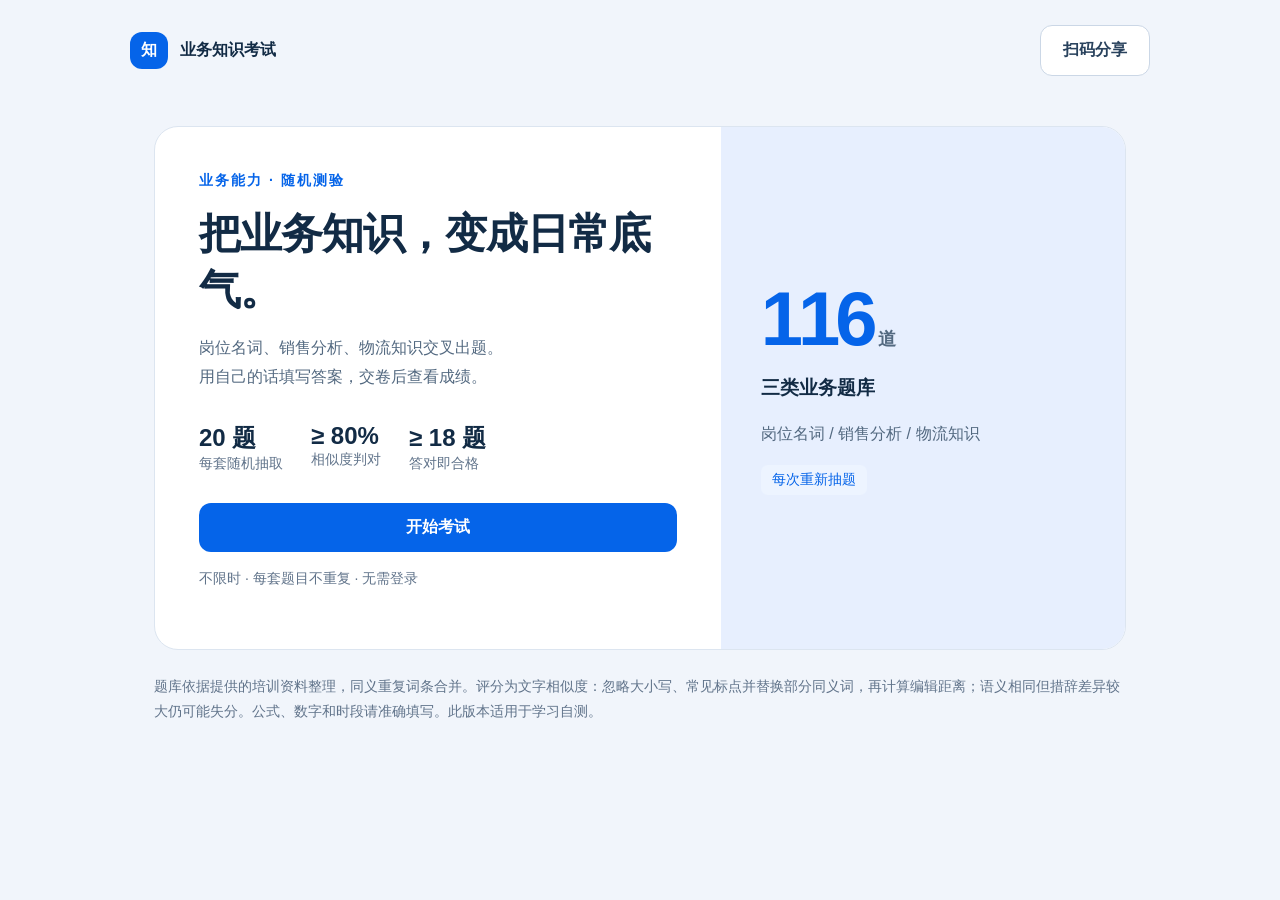
==== index.html @ 5706e079 "Add files via upload" ====
<!doctype html><html lang="zh-CN"><head><meta charset="utf-8"><meta name="viewport" content="width=device-width,initial-scale=1"><meta name="theme-color" content="#0564e9"><title>业务知识 · 随机考试</title><link rel="stylesheet" href="style.css"></head><body><header><a class="brand" href="./"><span class="logo">知</span>业务知识考试</a><button class="outline" id="share">扫码分享</button></header><main id="app"></main><dialog id="sharing"><button class="close" aria-label="关闭">×</button><h2>一起检验业务知识</h2><p>手机扫码，开始一套新试卷</p><img src="qr.png" alt="考试入口二维码" width="240" height="240"><p id="shareStatus"></p><button id="copy">复制考试链接</button></dialog><dialog id="confirm"><h2>确认交卷？</h2><p id="confirmText"></p><div class="actions"><button class="outline" id="cancelSubmit">继续答题</button><button id="confirmSubmit">确认交卷</button></div></dialog><script src="bank.js"></script><script src="engine.js"></script><script src="app.js"></script></body></html>
---- style.css ----
:root{font-family:-apple-system,BlinkMacSystemFont,"PingFang SC","Microsoft Yahei",sans-serif;color:#122b45;background:#f1f5fb;font-size:16px}*{box-sizing:border-box}body{margin:0}button,a,textarea{-webkit-tap-highlight-color:transparent}button{font:inherit;cursor:pointer;border:0;border-radius:12px;background:#0564e9;color:#fff;padding:14px 22px;font-weight:600;min-height:48px}button:hover{filter:brightness(.96)}button:disabled{opacity:.4;cursor:default}.outline{background:white;border:1px solid #cbd7e6;color:#29425d}.brand{text-decoration:none;color:#122b45;display:flex;gap:12px;align-items:center;font-weight:750}.logo{background:#0564e9;color:white;border-radius:12px;padding:8px 11px}header{max-width:1080px;margin:auto;padding:25px 30px;display:flex;justify-content:space-between;align-items:center;gap:10px}main{max-width:1020px;margin:25px auto 70px;padding:0 24px}h1{font-size:clamp(28px,5vw,42px);letter-spacing:-1px;margin:16px 0}h2{font-size:25px}p{line-height:1.8;color:#536980}.eyebrow{color:#0564e9;font-size:14px;font-weight:700;letter-spacing:2px}.intro{background:#fff;border:1px solid #dce5f0;border-radius:24px;overflow:hidden;display:grid;grid-template-columns:1.4fr 1fr}.intro-main{padding:44px}.intro-side{background:#e7effe;padding:40px;display:flex;flex-direction:column;justify-content:center}.big{font-size:76px;font-weight:800;letter-spacing:-5px;color:#0564e9;line-height:1}.big small{font-size:18px;letter-spacing:0;color:#536980}.stats{display:flex;gap:28px;margin:30px 0}.stats b{font-size:24px;display:block}.stats span{font-size:14px;color:#60738a}.note{font-size:14px;color:#60738a;line-height:1.8}.pill{display:inline-block;padding:6px 11px;background:#edf4ff;color:#0564e9;border-radius:7px;font-size:14px}.exam{display:grid;grid-template-columns:1fr 230px;gap:24px}.card{background:white;border:1px solid #dce5f0;border-radius:20px;padding:30px}.topline{display:flex;justify-content:space-between;align-items:center;color:#60738a;font-size:14px}.progress{height:5px;background:#dfe8f5;border-radius:6px;margin:20px 0 32px;overflow:hidden}.progress span{display:block;height:100%;background:#0564e9}.question{min-height:92px}textarea{width:100%;min-height:210px;resize:vertical;border:1px solid #c2cede;border-radius:12px;padding:18px;font:inherit;line-height:1.8;margin:14px 0;background:#fcfdff;color:#122b45}textarea:focus{outline:3px solid #cde1ff;border-color:#0564e9}.actions{display:flex;gap:12px;justify-content:space-between;margin-top:22px}.numbers{display:grid;grid-template-columns:repeat(4,1fr);gap:8px;margin:22px 0}.numbers button{padding:0;min-height:40px;border-radius:8px;background:#f0f4f9;color:#536980;font-size:14px}.numbers button.filled{background:#dceaff;color:#0455c9}.numbers button.active{background:#0564e9;color:white}.wide{width:100%}.result{text-align:center;padding:34px}.result strong{font-size:64px;color:#0564e9}.pass{color:#08724e}.fail{color:#b84b29}.review{margin-top:15px}.review h3{margin-top:0;font-size:18px}.review p{white-space:pre-wrap;overflow-wrap:anywhere;margin:8px 0}.review label{font-size:14px;color:#60738a}.review .topline{gap:14px;align-items:start}.score{white-space:nowrap}.below{margin-top:24px}dialog{max-width:420px;width:calc(100% - 32px);border:none;border-radius:22px;padding:32px;text-align:center;color:#122b45}dialog::backdrop{background:#102a4866}dialog img{display:block;margin:auto;max-width:100%;height:auto}.close{position:absolute;top:6px;right:6px;background:none;color:#52677f;font-size:26px;padding:5px 15px}label{display:block}button:focus-visible,a:focus-visible{outline:3px solid #73acff;outline-offset:3px}@media(max-width:700px){header{padding:18px 18px}.brand{font-size:16px;gap:8px}header button{padding:10px 13px;font-size:14px}main{margin:12px auto 32px;padding:0 16px}.intro{grid-template-columns:1fr}.intro-main{padding:28px 24px}.intro-side{padding:26px 24px;flex-direction:row;align-items:center;gap:24px}.big{font-size:60px}.stats{gap:22px;margin:24px 0}.exam{grid-template-columns:1fr}.card{padding:23px}.question{min-height:70px}.numbers{grid-template-columns:repeat(10,1fr);gap:5px}.numbers button{min-height:32px}.exam aside{order:2}.progress{margin:16px 0 24px}textarea{min-height:190px}.actions button{padding:13px 17px}h1{letter-spacing:0}}
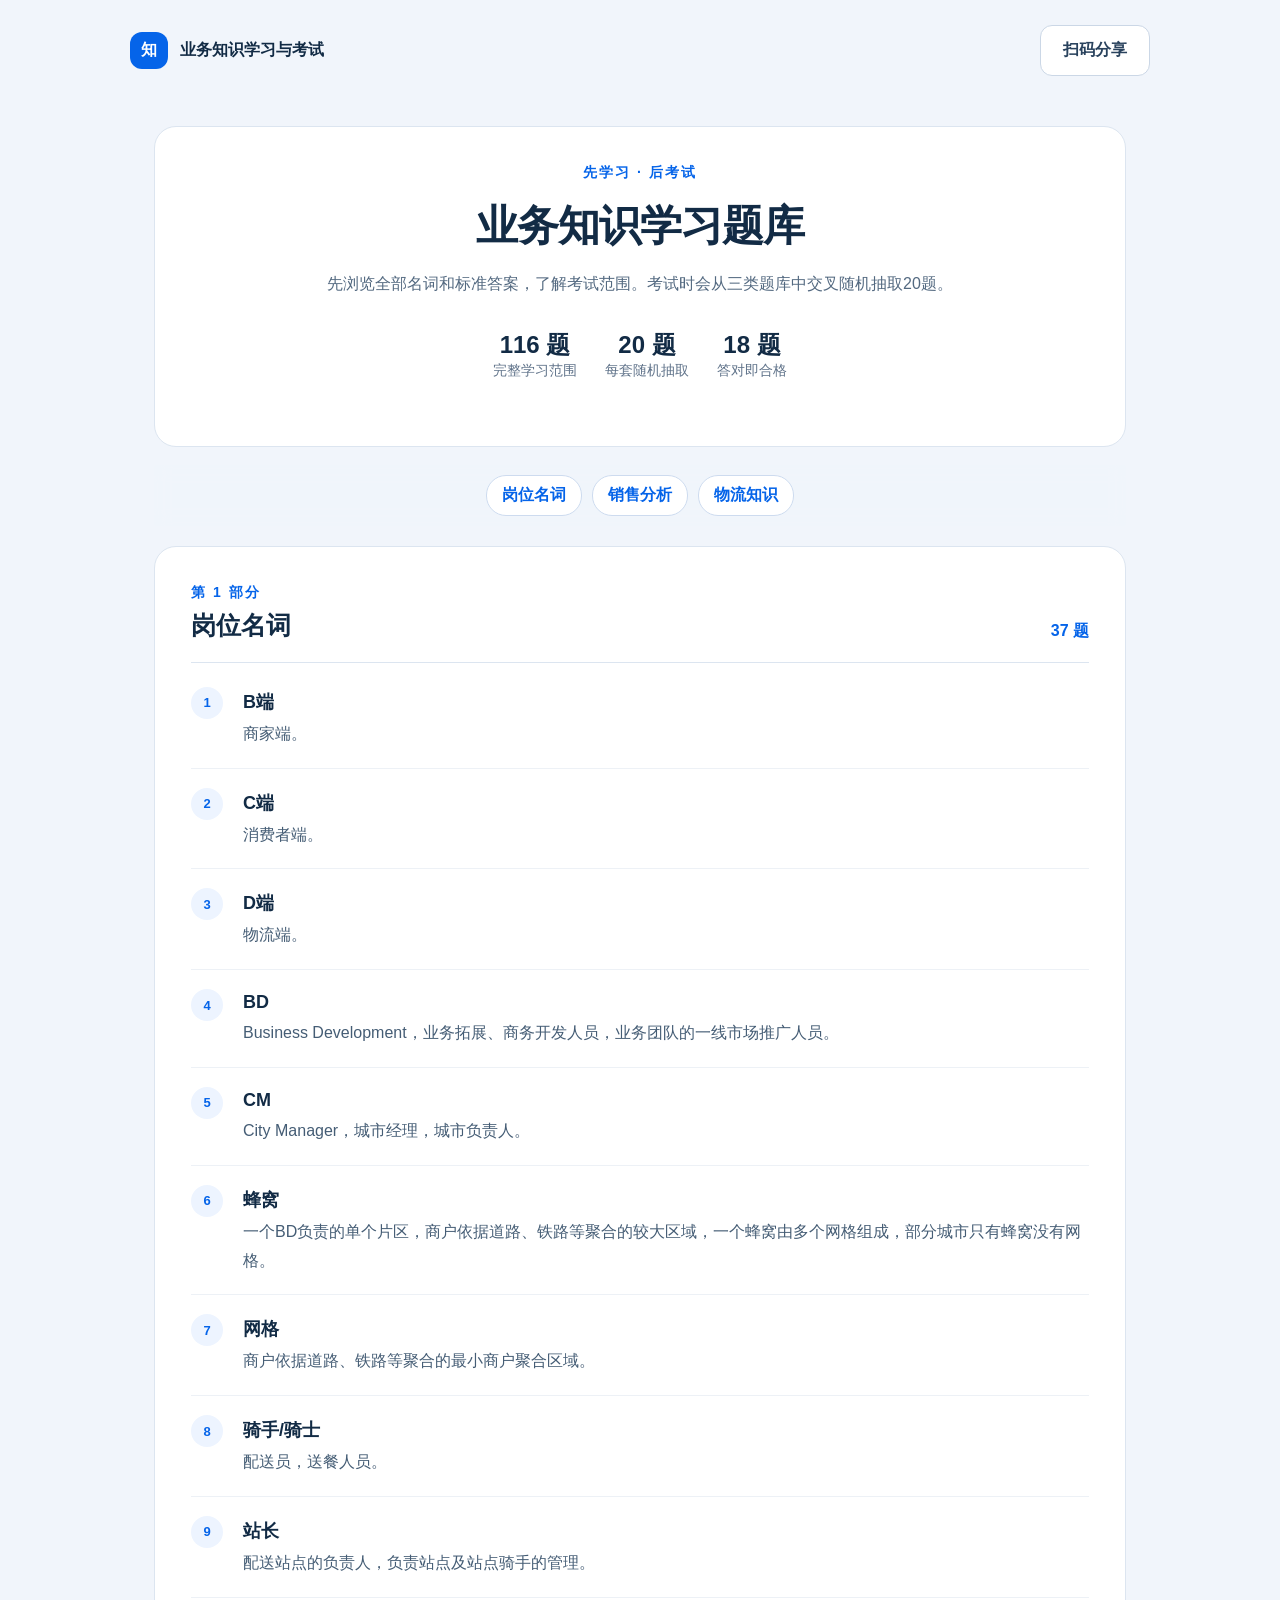
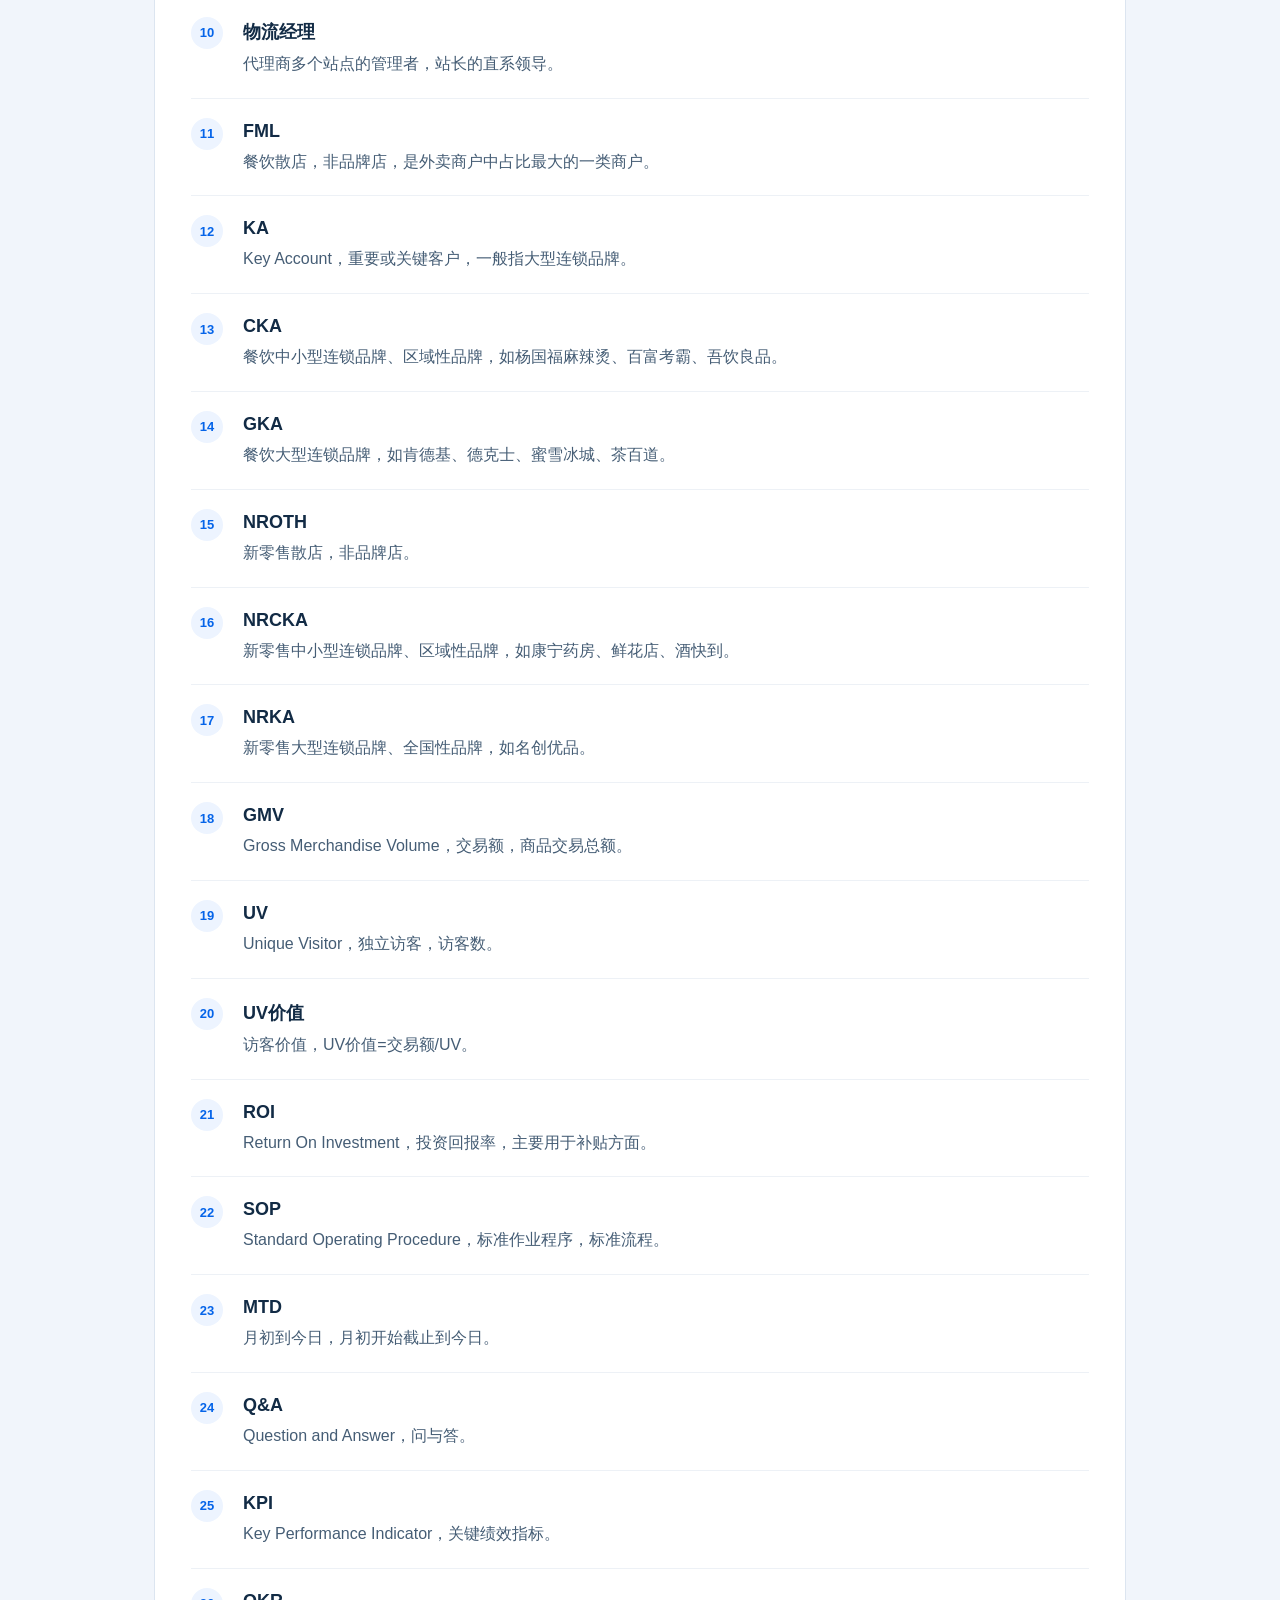
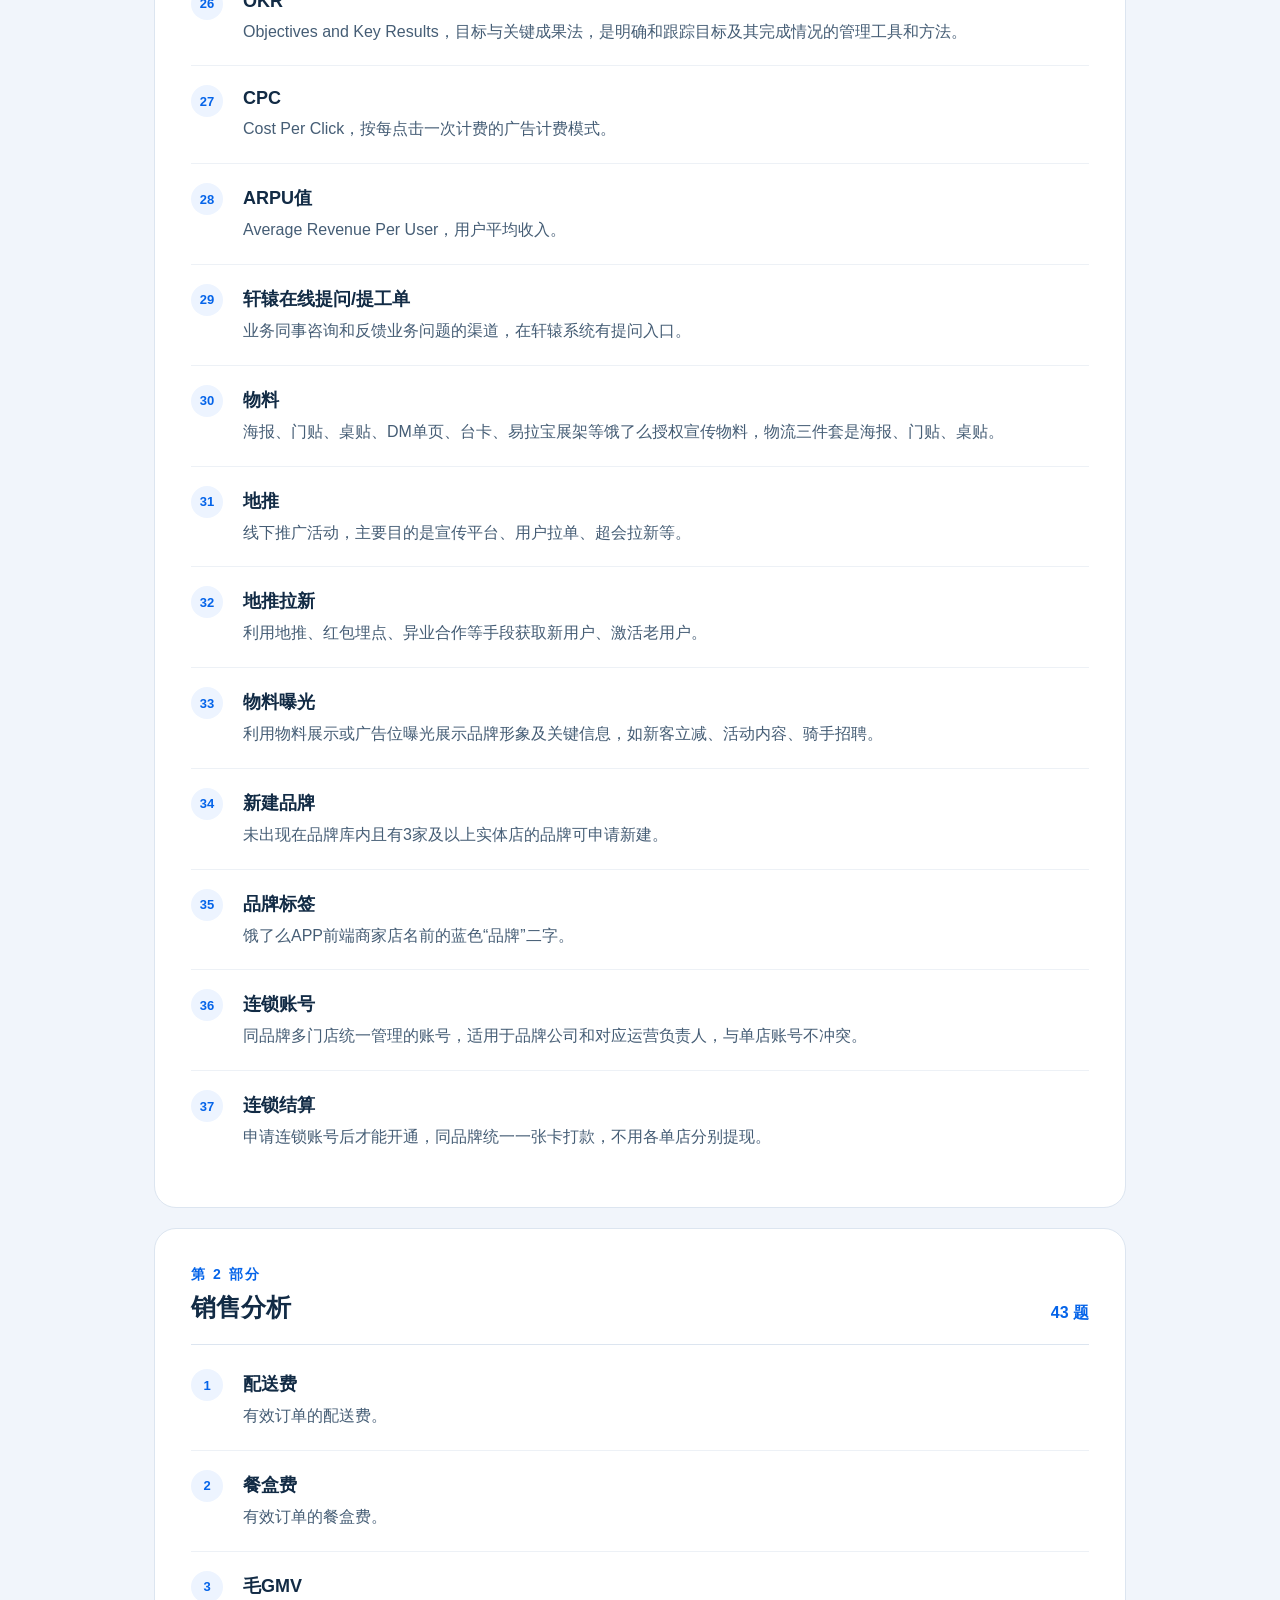
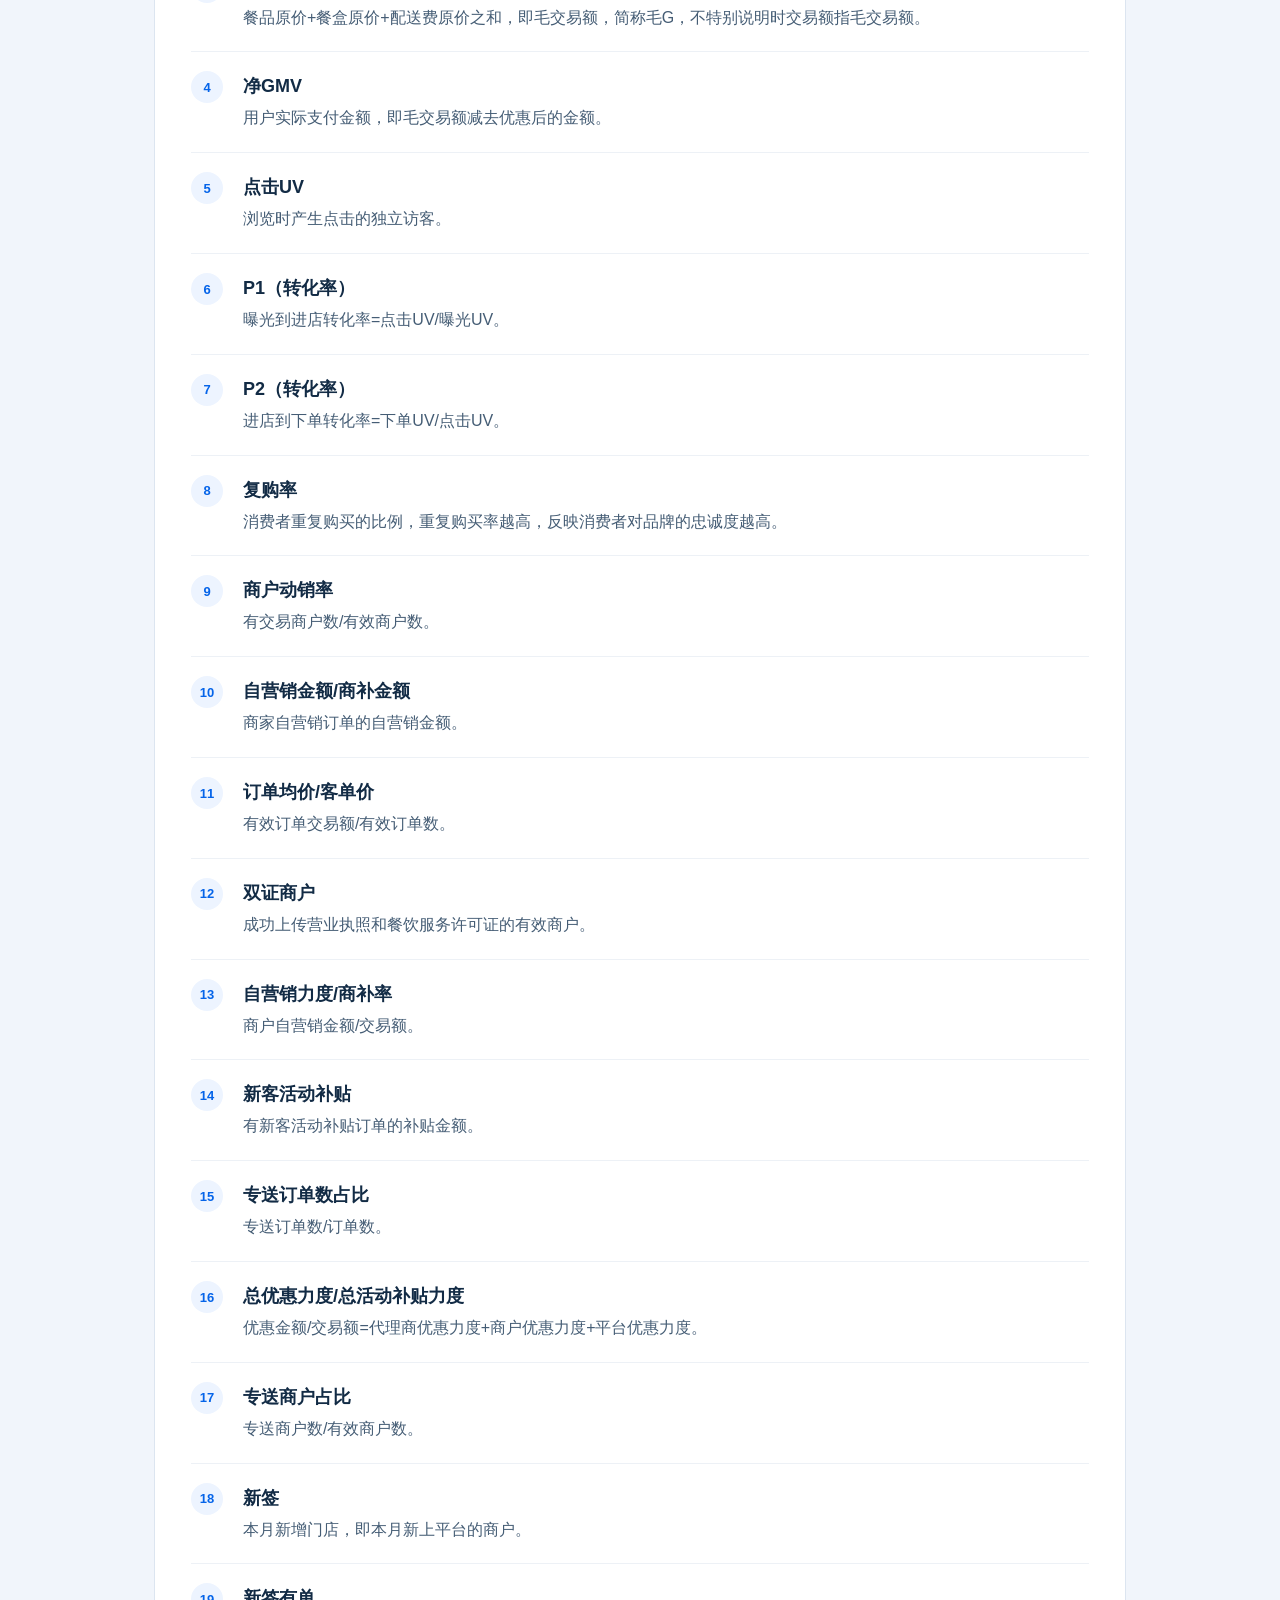
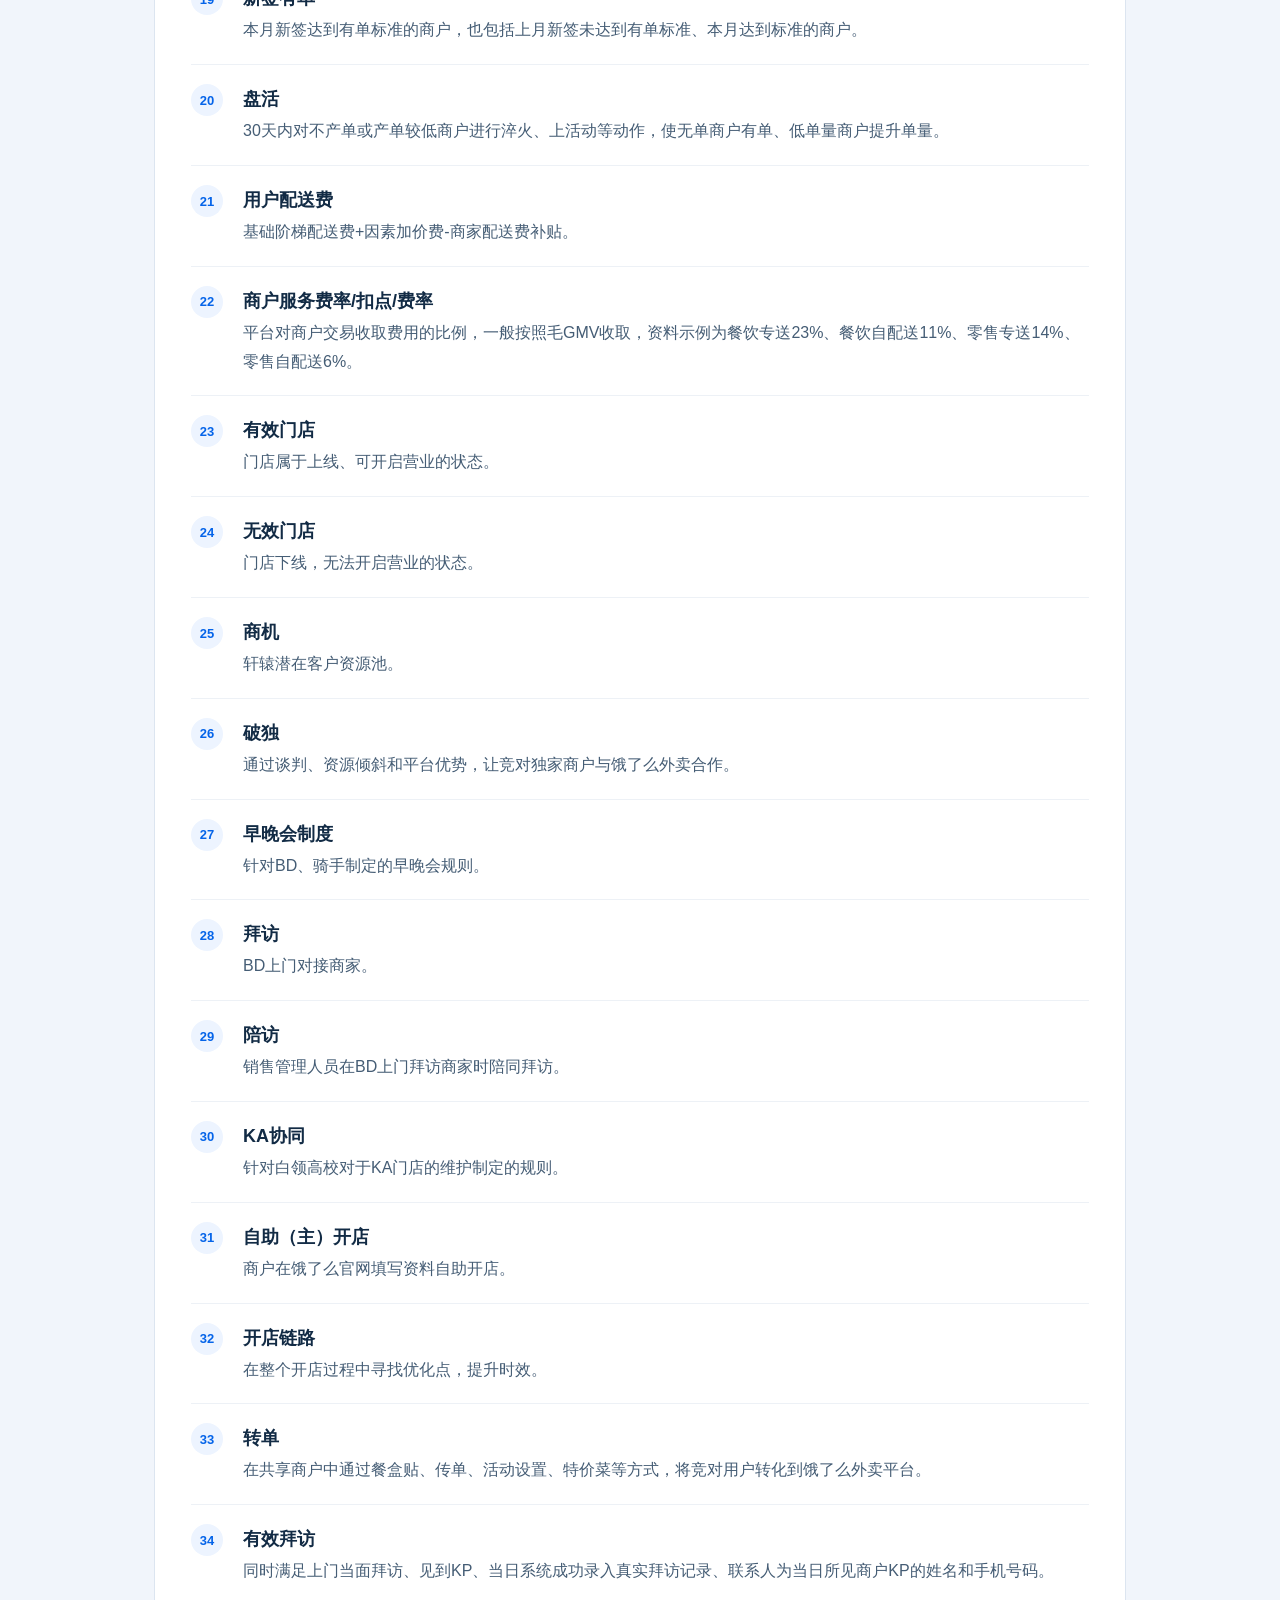
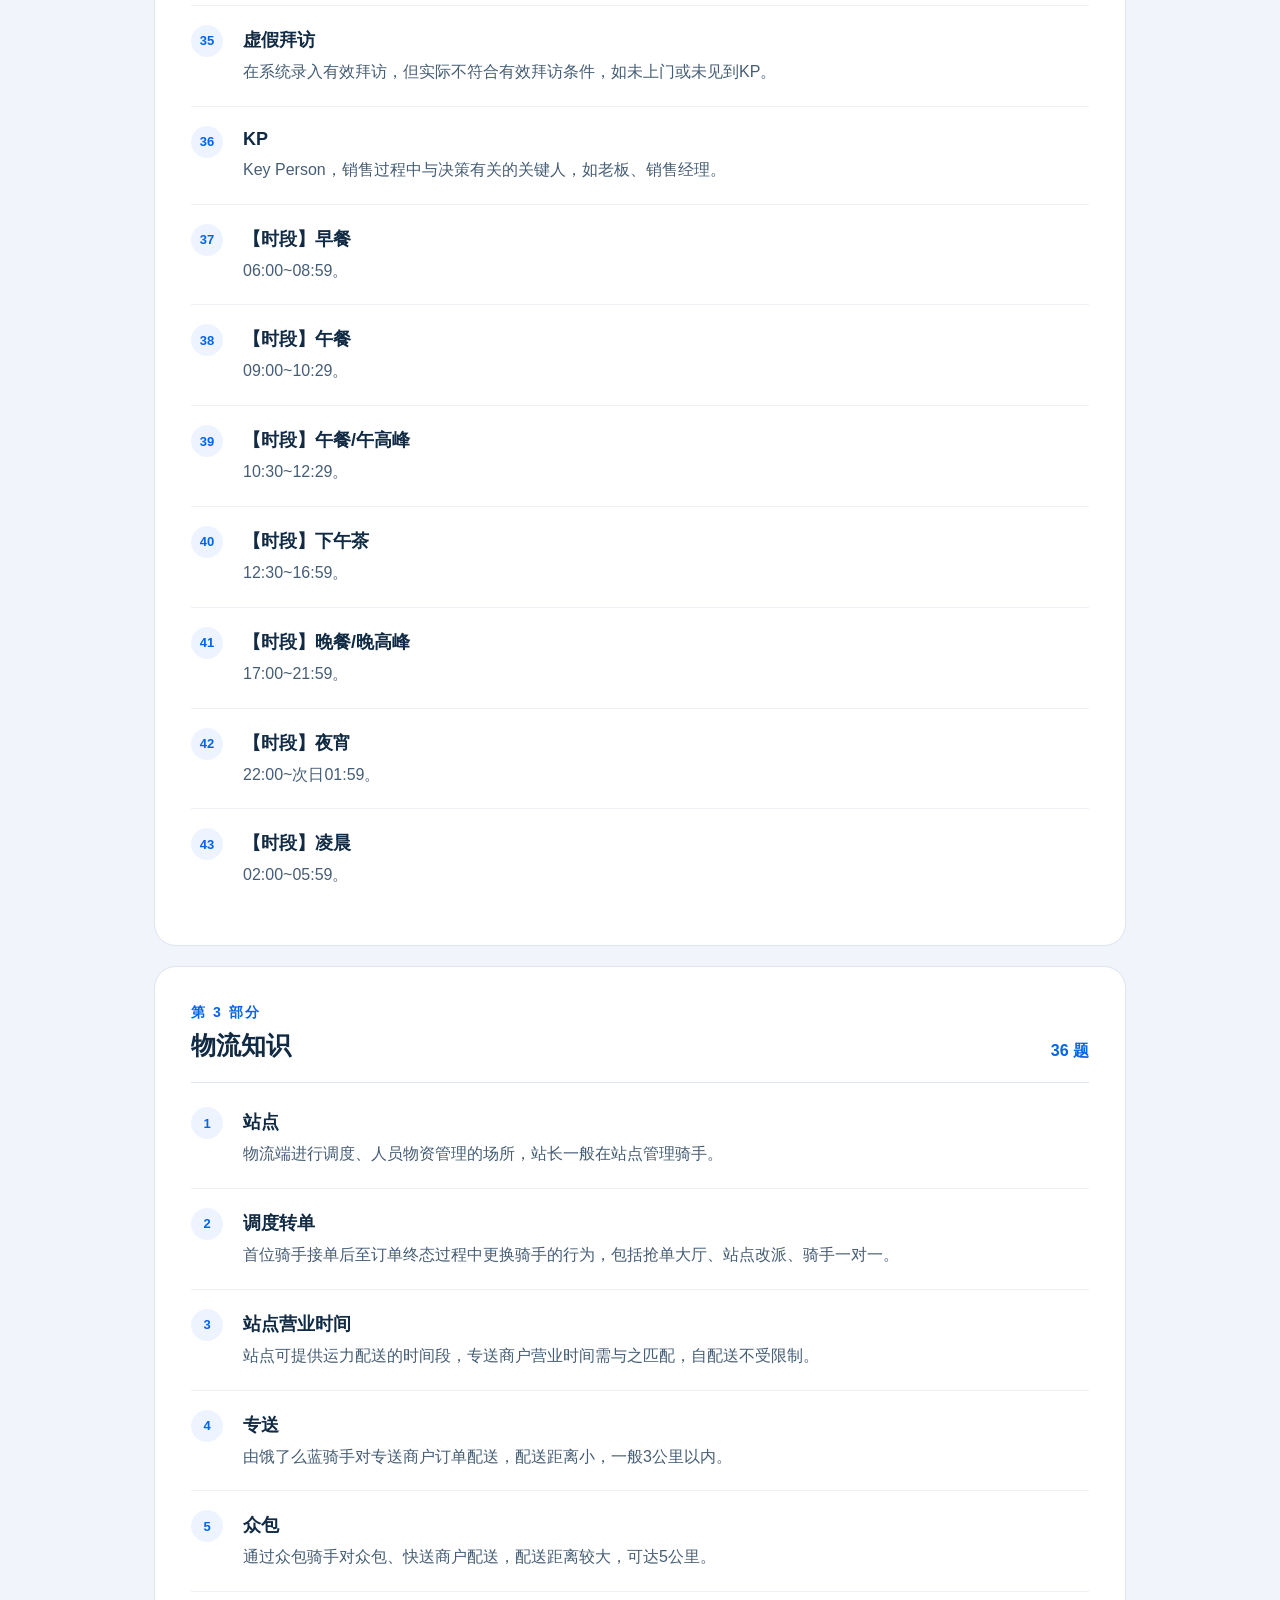
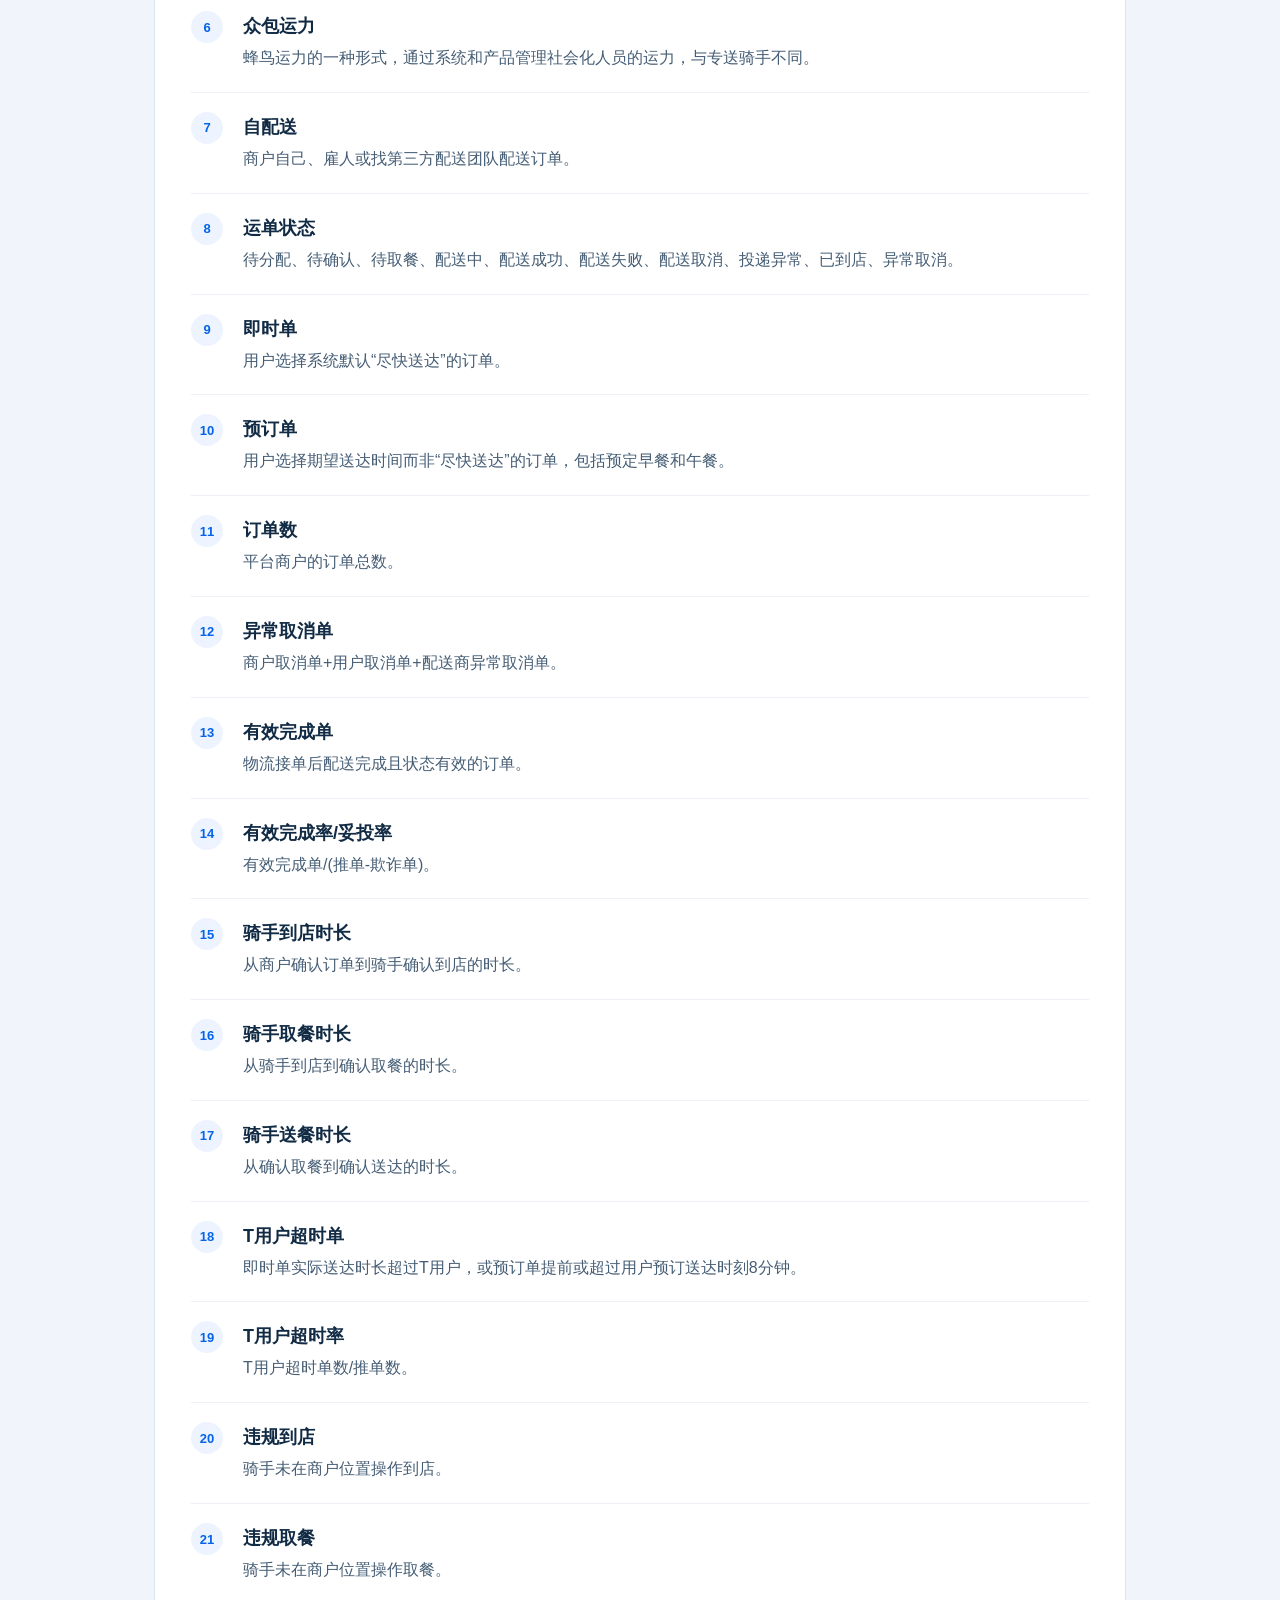
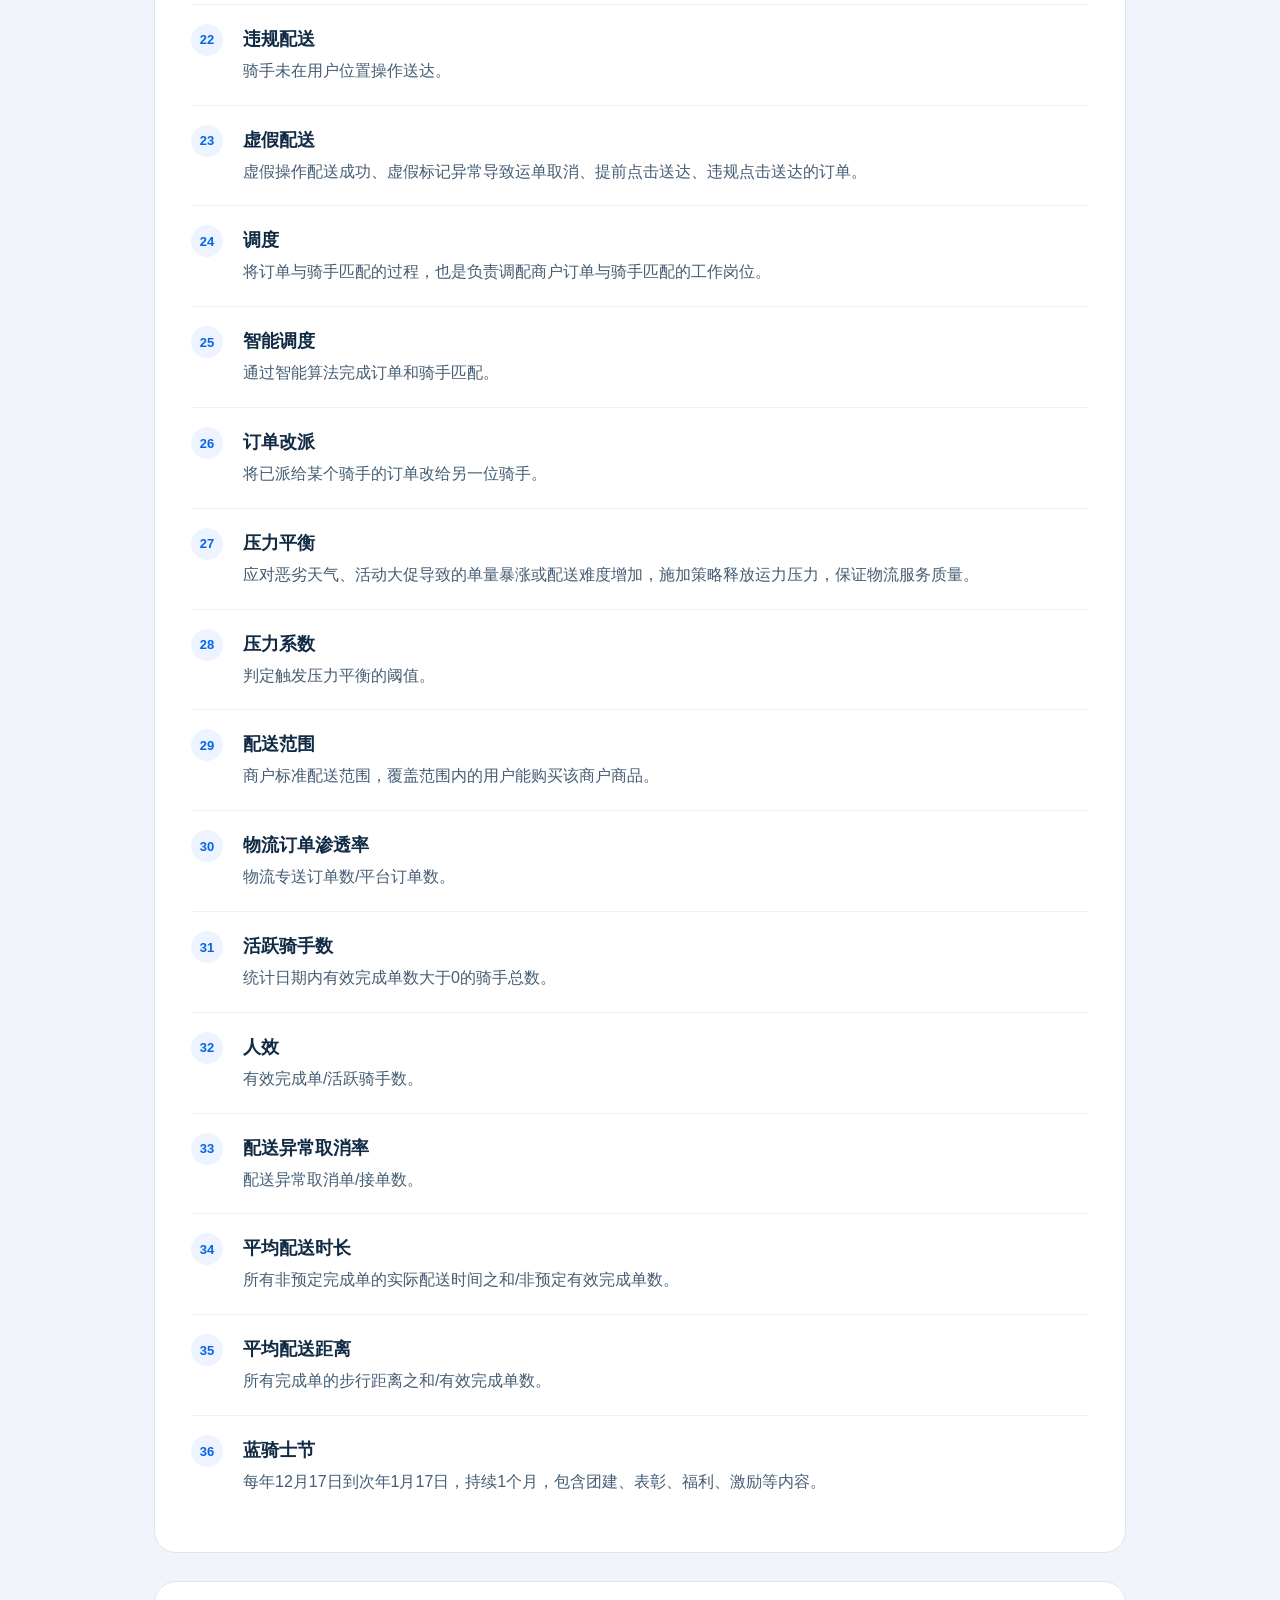
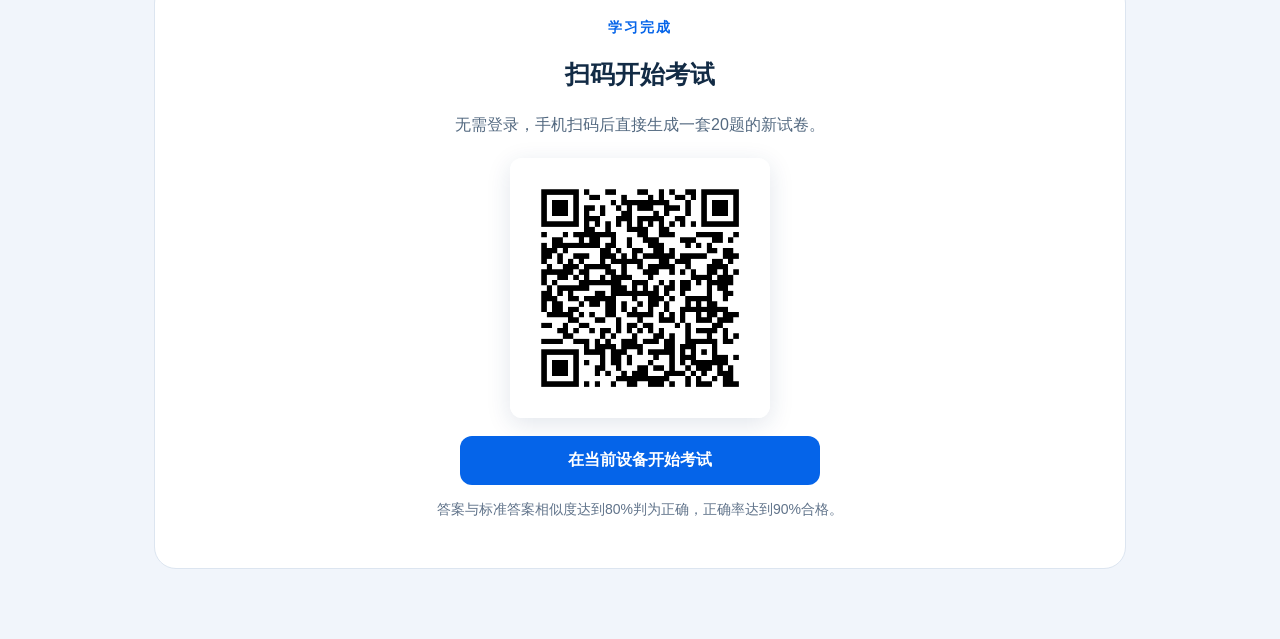
==== commit 61a6f6ef: "Add files via upload" ====
--- a/index.html
+++ b/index.html
@@ -1 +1,18 @@
-<!doctype html><html lang="zh-CN"><head><meta charset="utf-8"><meta name="viewport" content="width=device-width,initial-scale=1"><meta name="theme-color" content="#0564e9"><title>业务知识 · 随机考试</title><link rel="stylesheet" href="style.css"></head><body><header><a class="brand" href="./"><span class="logo">知</span>业务知识考试</a><button class="outline" id="share">扫码分享</button></header><main id="app"></main><dialog id="sharing"><button class="close" aria-label="关闭">×</button><h2>一起检验业务知识</h2><p>手机扫码，开始一套新试卷</p><img src="qr.png" alt="考试入口二维码" width="240" height="240"><p id="shareStatus"></p><button id="copy">复制考试链接</button></dialog><dialog id="confirm"><h2>确认交卷？</h2><p id="confirmText"></p><div class="actions"><button class="outline" id="cancelSubmit">继续答题</button><button id="confirmSubmit">确认交卷</button></div></dialog><script src="bank.js"></script><script src="engine.js"></script><script src="app.js"></script></body></html>
+<!doctype html>
+<html lang="zh-CN">
+<head>
+  <meta charset="utf-8">
+  <meta name="viewport" content="width=device-width,initial-scale=1">
+  <meta name="theme-color" content="#0564e9">
+  <title>业务知识 · 学习与考试</title>
+  <link rel="stylesheet" href="style.css">
+  <link rel="stylesheet" href="study.css">
+</head>
+<body>
+  <header><a class="brand" href="./"><span class="logo">知</span>业务知识学习与考试</a><button class="outline" id="share">扫码分享</button></header>
+  <main id="app"></main>
+  <dialog id="sharing"><button class="close" aria-label="关闭">×</button><h2>一起学习业务知识</h2><p>扫码查看题库，学习后可在页面底部开始考试</p><img src="qr.png" alt="学习与考试入口二维码" width="240" height="240"><p id="shareStatus"></p><button id="copy">复制页面链接</button></dialog>
+  <dialog id="confirm"><h2>确认交卷？</h2><p id="confirmText"></p><div class="actions"><button class="outline" id="cancelSubmit">继续答题</button><button id="confirmSubmit">确认交卷</button></div></dialog>
+  <script src="bank.js"></script><script src="engine.js"></script><script src="app.js"></script>
+</body>
+</html>
--- a/study.css
+++ b/study.css
@@ -0,0 +1,10 @@
+.study-head,.study-group,.exam-cta{background:#fff;border:1px solid #dce5f0;border-radius:22px;padding:36px}
+.study-head{text-align:center}.study-head p{max-width:680px;margin:0 auto}.study-head .stats{justify-content:center}
+.category-nav{position:sticky;top:0;z-index:3;display:flex;justify-content:center;gap:10px;margin:18px 0;padding:10px;background:#f1f5fbdd;backdrop-filter:blur(8px)}
+.category-nav a{text-decoration:none;background:#fff;color:#0564e9;border:1px solid #cddbef;border-radius:20px;padding:9px 15px;font-weight:650}
+.study-group{margin-top:20px;scroll-margin-top:80px}.group-title{display:flex;align-items:end;justify-content:space-between;border-bottom:1px solid #dce5f0;padding-bottom:20px;margin-bottom:5px}
+.group-title h2{margin:7px 0 0}.group-title>b{color:#0564e9}.term{display:grid;grid-template-columns:38px 1fr;gap:14px;padding:19px 0;border-bottom:1px solid #edf1f6}
+.term:last-child{border-bottom:0}.term>span{display:grid;place-items:center;width:32px;height:32px;border-radius:50%;background:#edf4ff;color:#0564e9;font-size:13px;font-weight:700}
+.term h3{margin:3px 0 6px;font-size:18px}.term p{margin:0;color:#455d75}.exam-cta{text-align:center;margin-top:28px}.exam-cta>p{max-width:600px;margin:10px auto}
+.exam-cta img{display:block;margin:18px auto;border:10px solid #fff;box-shadow:0 6px 24px #173a6820;border-radius:12px}.exam-cta .wide{max-width:360px;display:block;margin:12px auto}
+@media(max-width:700px){.study-head,.study-group,.exam-cta{padding:25px 20px}.study-head .stats{justify-content:space-between;gap:8px}.study-head .stats b{font-size:19px}.study-head .stats span{font-size:12px}.category-nav{justify-content:flex-start;overflow-x:auto}.category-nav a{white-space:nowrap}.term{grid-template-columns:32px 1fr}.term h3{font-size:17px}}
